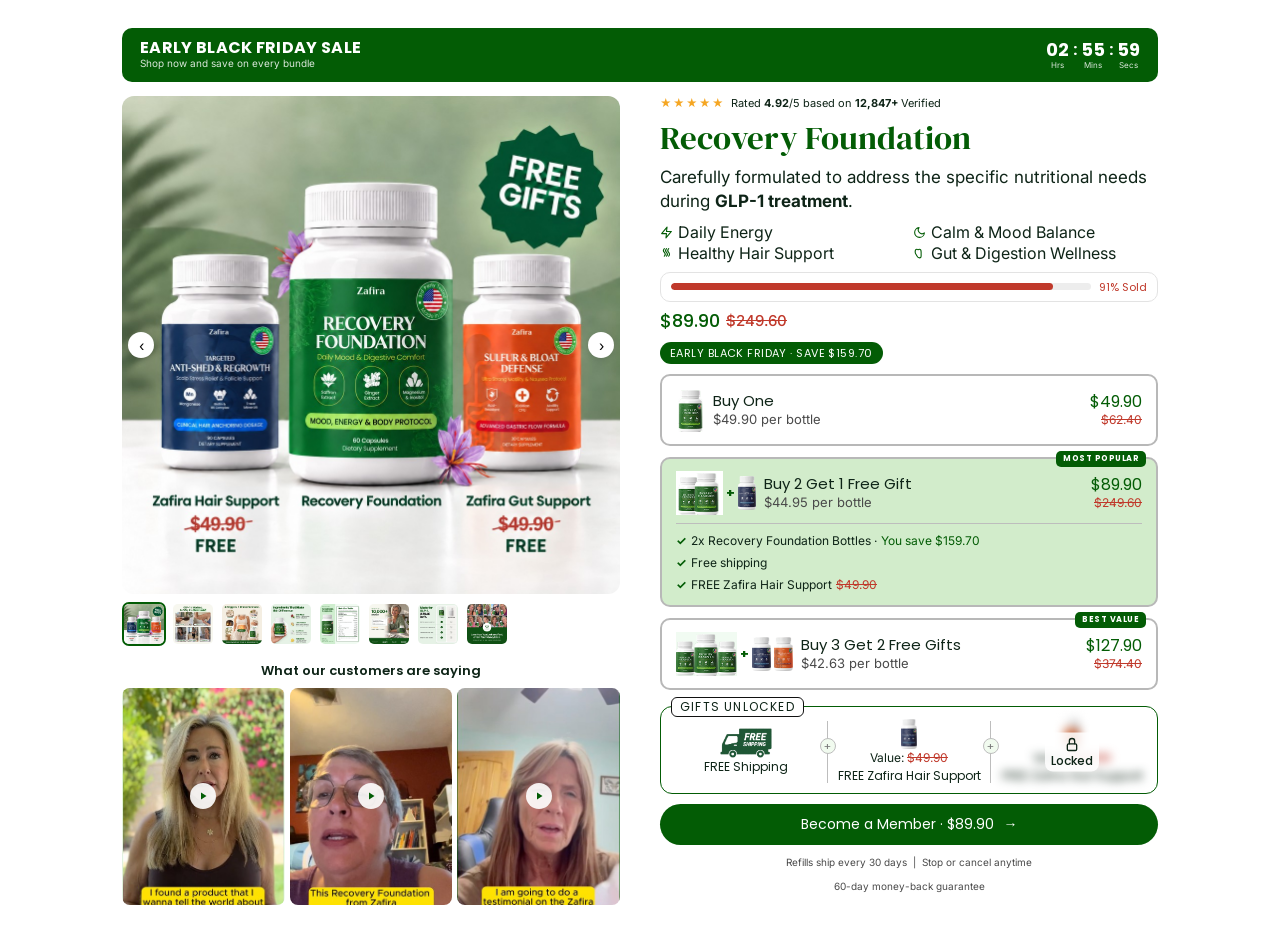
==== index.html @ cbca2552 "Plan tiles and gifts box white; selected tile stays green" ====
<!DOCTYPE html>
<html lang="en">
<head>
<meta charset="utf-8">
<meta name="viewport" content="width=device-width, initial-scale=1">
<title>Zafira Recovery Foundation · Early Black Friday</title>
<link rel="preconnect" href="https://fonts.googleapis.com">
<link rel="stylesheet" href="https://fonts.googleapis.com/css2?family=DM+Serif+Display&family=Inter:wght@400;500;600;700&family=Poppins:wght@400;500;600;700;800&display=swap">
<style>
  :root{--g:#035C05;--ink:#0E2417;--red:#C0392B;--grey:#4A4A4A;--line:#BDBDBD}
  *{box-sizing:border-box}
  body{margin:0;background:#fff;color:var(--ink);font-family:Inter,sans-serif}
  button{font-family:inherit}
  #buy{max-width:390px;margin:0 auto;padding:12px;display:flex;flex-direction:column;gap:16px}
  .banner{background:var(--g);border-radius:10px;padding:10px 12px;display:flex;align-items:center;justify-content:space-between;gap:8px;color:#fff;font-family:Poppins,sans-serif}
  .banner .t{font:700 13px/16px Poppins,sans-serif;letter-spacing:.02em}
  .banner .s{font:400 10px/14px Inter,sans-serif;opacity:.85}
  .cd{display:flex;align-items:flex-start;gap:4px;flex-shrink:0}
  .cd div{text-align:center}
  .cd b{display:block;font:700 18px/20px Poppins,sans-serif}
  .cd small{display:block;font:400 8px/10px Inter,sans-serif;opacity:.85}
  .cd span{font:700 16px/20px Poppins,sans-serif}
  .galwrap{display:flex;flex-direction:column;gap:8px;min-width:0}
  .gal{position:relative;border-radius:12px;overflow:hidden;aspect-ratio:1/1;background:#F1F5EE}
  .gal img{width:100%;height:100%;object-fit:cover;display:block}
  .nav{position:absolute;top:50%;transform:translateY(-50%);width:26px;height:26px;border-radius:50%;border:none;background:#fff;box-shadow:0 2px 6px rgba(0,0,0,.12);font-size:14px;cursor:pointer}
  .thumbs{display:flex;gap:5px;overflow-x:auto;scroll-snap-type:x mandatory;padding-bottom:2px}
  .thumbs button{flex:0 0 44px;width:44px;height:44px;padding:0;border:2px solid transparent;border-radius:7px;overflow:hidden;cursor:pointer;background:#fff;scroll-snap-align:start}
  .thumbs button.on{border-color:var(--g)}
  .thumbs img{width:100%;height:100%;object-fit:cover;display:block}
  .buy{display:flex;flex-direction:column;gap:10px;min-width:0}
  .stars{display:flex;align-items:center;gap:6px;white-space:nowrap;font-size:11px}
  .stars span:first-child{color:#F5A623;letter-spacing:1px}
  h1{margin:0;font:400 25px/1.1 'DM Serif Display',serif;color:var(--g)}
  .desc{margin:0;font-size:15px;line-height:1.4}
  .bens{display:grid;grid-template-columns:1fr 1fr;gap:4px 8px}
  .ben{display:flex;align-items:center;gap:5px;font:400 14px/17px Inter,sans-serif}
  .ben svg{flex-shrink:0}
  .sold{display:flex;align-items:center;gap:8px;background:#fff;border:1px solid #E3E3E3;border-radius:10px;padding:7px 10px}
  .bar{flex:1;height:7px;border-radius:999px;background:#EDEDED;overflow:hidden}
  .bar i{display:block;height:100%;width:0;background:var(--red);border-radius:999px;animation:fill 1.4s ease-out forwards}
  @keyframes fill{to{width:91%}}
  .sold span{font:400 11px/14px Poppins,sans-serif;color:var(--red);white-space:nowrap}
  .prow{display:flex;align-items:center;gap:6px;flex-wrap:wrap}
  .prow .p{font:500 18px/1 Poppins,sans-serif;color:var(--g)}
  .prow s{font:500 15px/1 Inter,sans-serif;color:var(--red)}
  .prow .tag{background:var(--g);color:#fff;font:400 11px/14px Poppins,sans-serif;letter-spacing:.04em;padding:4px 10px;border-radius:999px}
  .tiles{display:flex;flex-direction:column;gap:11px}
  .tile{position:relative;width:100%;text-align:left;cursor:pointer;border-radius:10px;padding:14px 16px;display:grid;grid-template-columns:auto minmax(0,1fr) auto;gap:8px;align-items:center;color:var(--ink);border:2px solid #B8B8B8;background:#FFFFFF;font-family:Poppins,sans-serif}
  .tile.on{background:#D2ECCB}
  .tile img{height:40px;width:auto;object-fit:contain}
  .tile .stack{display:flex;flex-direction:column;gap:1px;min-width:0}
  .tile .ttl{font:400 15px/19px Poppins,sans-serif}
  .tile .sub{font:400 13px/17px Inter,sans-serif;color:var(--grey)}
  .tile .pr{display:flex;flex-direction:column;align-items:flex-end}
  .tile .pr b{font:400 16px/20px Poppins,sans-serif;color:var(--g)}
  .tile .pr s{font:400 12px/15px Inter,sans-serif;color:var(--red)}
  .tile .mix{display:flex;align-items:center;gap:3px;flex-shrink:0}
  .tile .mix b{font:700 13px/1 Poppins,sans-serif;color:var(--g)}
  .tile .mix img.g{height:34px}
  .tile .det{grid-column:1/-1;display:none;flex-direction:column;gap:6px;border-top:1px solid var(--line);padding-top:9px}
  .tile.on .det{display:flex}
  .fl{font:400 12px/16px Inter,sans-serif;color:var(--ink);display:flex;gap:4px}
  .fl b{color:var(--g)}
  .fl em{color:var(--g);font-style:normal}
  .fl s{color:var(--red)}
  .tag2{position:absolute;top:-8px;right:10px;background:var(--g);color:#fff;font:700 8px/10px Poppins,sans-serif;letter-spacing:.06em;padding:3px 7px;border-radius:5px}
  .gifts{position:relative;margin-top:6px;border:1.5px solid var(--g);background:#FFFFFF;border-radius:12px;padding:14px 8px 10px;display:grid;grid-template-columns:1fr auto 1fr auto 1fr;gap:2px;align-items:center;text-align:center;font-family:Poppins,sans-serif}
  .gifts .lbl{position:absolute;top:-10px;left:10px;background:#fff;border:1.5px solid #111;border-radius:6px;padding:1px 8px;font:400 12px/16px Poppins,sans-serif;letter-spacing:.1em;color:var(--ink)}
  .gcol{position:relative;display:flex;flex-direction:column;align-items:center;gap:3px}
  .gcol .inner{display:flex;flex-direction:column;align-items:center;gap:3px}
  .gcol .inner.blur{filter:blur(5px)}
  .gcol .ico{height:26px;display:flex;align-items:center}
  .gcol .ico img{height:30px;width:auto;object-fit:contain}
  .gcol .v{font:400 12px/15px Inter,sans-serif;color:var(--ink)}
  .gcol .v s{color:var(--red)}
  .gcol .n{font:400 12px/15px Poppins,sans-serif;color:var(--ink)}
  .gcol .fshp{font:400 12px/15px Poppins,sans-serif;color:var(--ink)}
  .plus{align-self:stretch;width:1px;background:var(--line);position:relative;margin:0 2px}
  .plus i{position:absolute;top:40%;left:50%;transform:translate(-50%,-50%);width:16px;height:16px;border-radius:50%;background:#F1FBEF;border:1px solid var(--line);color:#7A7A7A;font:400 11px/14px Poppins,sans-serif;text-align:center;font-style:normal}
  .lock{position:absolute;top:50%;left:50%;transform:translate(-50%,-50%);display:none;flex-direction:column;align-items:center;gap:1px;font:500 12px/14px Poppins,sans-serif;color:var(--ink);background:rgba(255,255,255,.85);border-radius:8px;padding:4px 6px;white-space:nowrap}
  .lock.show{display:flex}
  .cta{width:100%;background:var(--g);color:#fff;border:none;border-radius:999px;padding:12px 20px;font:400 14px/1.2 Poppins,sans-serif;cursor:pointer;display:flex;justify-content:center;align-items:center;gap:10px}
  .cta:hover{background:#024A03}
  .added{text-align:center;font:700 12px/16px Poppins,sans-serif;color:var(--g)}
  .small{text-align:center;font:400 10px/14px Inter,sans-serif;color:var(--grey)}
  .cust{display:flex;flex-direction:column;gap:8px}
  .cust h3{margin:0;font:600 13px/18px Poppins,sans-serif;text-align:center}
  .cust .grid{display:grid;grid-template-columns:repeat(3,1fr);gap:5px}
  .vid{position:relative;aspect-ratio:3/4;border-radius:8px;overflow:hidden;background:#EEF5EA}
  .vid img{width:100%;height:100%;object-fit:cover;display:block}
  .vid span{position:absolute;left:50%;top:50%;transform:translate(-50%,-50%);width:26px;height:26px;border-radius:50%;background:rgba(255,255,255,.9);display:flex;align-items:center;justify-content:center}

  /* desktop: two columns, gallery + customers left, buy box right */
  @media (min-width:900px){
    #buy{max-width:1100px;padding:28px 32px;display:grid;grid-template-columns:minmax(0,1fr) minmax(0,1fr);grid-template-areas:"banner banner" "gal buy" "cust buy";gap:14px 40px;align-items:start}
    .banner{grid-area:banner;padding:12px 18px}
    .banner .t{font-size:16px}
    .galwrap{grid-area:gal}
    .buy{grid-area:buy}
    .cust{grid-area:cust}
    .gal{aspect-ratio:1/1}
    h1{font-size:33px}
    .desc{font-size:17px}
    .ben{font-size:16px}
    .tile{padding:12px 14px}
    .tile img{height:44px}
    .tile .ttl{font-size:15px}
    .tile .pr b{font-size:16px}
  }
  .cust-video-note{display:none}
</style>
</head>
<body>
<div id="buy">

  <!-- sale countdown banner -->
  <div class="banner" style="order:0">
    <div style="min-width:0">
      <div class="t">EARLY BLACK FRIDAY SALE</div>
      <div class="s">Shop now and save on every bundle</div>
    </div>
    <div class="cd">
      <div><b id="cdH">02</b><small>Hrs</small></div><span>:</span>
      <div><b id="cdM">56</b><small>Mins</small></div><span>:</span>
      <div><b id="cdS">00</b><small>Secs</small></div>
    </div>
  </div>

  <!-- gallery + thumbs -->
  <div class="galwrap">
    <div class="gal">
      <img id="mainImg" src="assets/buybox/zafira-main-gallery.jpg" alt="Zafira Recovery Foundation">
      <button class="nav" id="prev" style="left:6px" aria-label="Previous image">‹</button>
      <button class="nav" id="next" style="right:6px" aria-label="Next image">›</button>
    </div>
    <div class="thumbs" id="thumbs"></div>
  </div>

  <!-- buy column -->
  <div class="buy">
    <div class="stars"><span>★★★★★</span><span>Rated <b>4.92</b>/5 based on <b>12,847+</b> Verified</span></div>
    <h1>Recovery Foundation</h1>
    <p class="desc">Carefully formulated to address the specific nutritional needs during <b>GLP-1 treatment</b>.</p>

    <div class="bens">
      <div class="ben"><svg viewBox="0 0 24 24" width="13" height="13" fill="none" stroke="#035C05" stroke-width="2" stroke-linecap="round" stroke-linejoin="round"><path d="M13 2 3 14h9l-1 8 10-12h-9l1-8z"/></svg>Daily Energy</div>
      <div class="ben"><svg viewBox="0 0 24 24" width="13" height="13" fill="none" stroke="#035C05" stroke-width="2" stroke-linecap="round" stroke-linejoin="round"><path d="M21 12.8A9 9 0 1 1 11.2 3a7 7 0 0 0 9.8 9.8z"/></svg>Calm &amp; Mood Balance</div>
      <div class="ben"><svg viewBox="0 0 24 24" width="13" height="13" fill="none" stroke="#035C05" stroke-width="2" stroke-linecap="round" stroke-linejoin="round"><path d="M8 3c-2 2-2 5 0 7s2 5 0 7M12 3c-2 2-2 5 0 7s2 5 0 7M16 3c-2 2-2 5 0 7s2 5 0 7"/></svg>Healthy Hair Support</div>
      <div class="ben"><svg viewBox="0 0 24 24" width="13" height="13" fill="none" stroke="#035C05" stroke-width="2" stroke-linecap="round" stroke-linejoin="round"><path d="M7 4c-2 0-3 2-3 5 0 3 2 5 3 7 1 2 3 4 5 4s3-1 3-3V9c0-3-1-5-3-5-1 0-2 1-3 1S8 4 7 4z"/></svg>Gut &amp; Digestion Wellness</div>
    </div>

    <div class="sold"><div class="bar"><i></i></div><span>91% Sold</span></div>

    <div class="prow">
      <span class="p" id="topPrice"></span>
      <s id="topStrike"></s>
      <span style="flex-basis:100%;height:0"></span><span class="tag" id="topSave"></span>
    </div>

    <div class="tiles">
      <button class="tile" data-row="0">
        <img src="assets/buybox/bundle-1.png" alt="">
        <span class="stack"><b class="ttl">Buy One</b><span class="sub" id="sub0"></span></span>
        <span class="pr"><b id="price0"></b><s id="strike0"></s></span>
        <span class="det">
          <span class="fl"><b>✓</b> 1x Recovery Foundation Bottle · <em>You save $12.50</em></span>
        </span>
      </button>

      <button class="tile" data-row="1">
        <span class="tag2">MOST POPULAR</span>
        <span class="mix"><img src="assets/buybox/bundle-2.png" alt=""><b>+</b><img class="g" src="assets/buybox/gift-anti-shed-bottle.png" alt=""></span>
        <span class="stack"><b class="ttl">Buy 2 Get 1 Free Gift</b><span class="sub" id="sub1"></span></span>
        <span class="pr"><b id="price1"></b><s id="strike1"></s></span>
        <span class="det">
          <span class="fl"><b>✓</b> 2x Recovery Foundation Bottles · <em>You save $159.70</em></span>
          <span class="fl"><b>✓</b> Free shipping</span>
          <span class="fl"><b>✓</b> FREE Zafira Hair Support <s>$49.90</s></span>
        </span>
      </button>

      <button class="tile" data-row="2">
        <span class="tag2">BEST VALUE</span>
        <span class="mix"><img src="assets/buybox/bundle-3.png" alt=""><b>+</b><img class="g" src="assets/buybox/gift-anti-shed-bottle.png" alt=""><img class="g" src="assets/buybox/gift-sulfur-bottle.png" alt=""></span>
        <span class="stack"><b class="ttl">Buy 3 Get 2 Free Gifts</b><span class="sub" id="sub2"></span></span>
        <span class="pr"><b id="price2"></b><s id="strike2"></s></span>
        <span class="det">
          <span class="fl"><b>✓</b> 3x Recovery Foundation Bottles · <em>You save $246.50</em></span>
          <span class="fl"><b>✓</b> Free shipping</span>
          <span class="fl"><b>✓</b> FREE Zafira Hair Support <s>$49.90</s></span>
          <span class="fl"><b>✓</b> FREE Zafira Gut Support <s>$49.90</s></span>
        </span>
      </button>
    </div>

    <div class="gifts">
      <span class="lbl">GIFTS UNLOCKED</span>

      <div class="gcol">
        <div class="inner" id="shipInner">
          <div class="ico"><img src="assets/buybox/free-shipping-truck.png" alt=""></div>
          <span class="fshp">FREE Shipping</span>
        </div>
        <span class="lock" id="lockShip"><svg viewBox="0 0 24 24" width="16" height="16" fill="none" stroke="#0E2417" stroke-width="2" stroke-linecap="round" stroke-linejoin="round"><rect x="5" y="11" width="14" height="10" rx="2"/><path d="M8 11V7a4 4 0 0 1 8 0v4"/></svg>Locked</span>
      </div>

      <span class="plus"><i>+</i></span>

      <div class="gcol">
        <div class="inner" id="g1Inner">
          <div class="ico"><img src="assets/buybox/gift-anti-shed-bottle.png" alt=""></div>
          <span class="v">Value: <s>$49.90</s></span>
          <span class="n">FREE Zafira Hair Support</span>
        </div>
        <span class="lock" id="lock1"><svg viewBox="0 0 24 24" width="16" height="16" fill="none" stroke="#0E2417" stroke-width="2" stroke-linecap="round" stroke-linejoin="round"><rect x="5" y="11" width="14" height="10" rx="2"/><path d="M8 11V7a4 4 0 0 1 8 0v4"/></svg>Locked</span>
      </div>

      <span class="plus"><i>+</i></span>

      <div class="gcol">
        <div class="inner" id="g2Inner">
          <div class="ico"><img src="assets/buybox/gift-sulfur-bottle.png" alt=""></div>
          <span class="v">Value: <s>$49.90</s></span>
          <span class="n">FREE Zafira Gut Support</span>
        </div>
        <span class="lock" id="lock2"><svg viewBox="0 0 24 24" width="16" height="16" fill="none" stroke="#0E2417" stroke-width="2" stroke-linecap="round" stroke-linejoin="round"><rect x="5" y="11" width="14" height="10" rx="2"/><path d="M8 11V7a4 4 0 0 1 8 0v4"/></svg>Locked</span>
      </div>
    </div>

    <button class="cta" id="cta"><span id="ctaLabel"></span><span style="font-weight:500">→</span></button>
    <div class="added" id="added" style="display:none">✓ Added to cart</div>
    <div class="small">Refills ship every 30 days &nbsp;|&nbsp; Stop or cancel anytime</div>
    <div class="small">60-day money-back guarantee</div>
  </div>

  <!-- customer videos -->
  <div class="cust">
    <h3>What our customers are saying</h3>
    <div class="grid">
      <div class="vid"><img src="assets/buybox/customer-video-1.jpg" alt="Customer video 1"><span><svg viewBox="0 0 24 24" width="12" height="12"><path d="M8 5v14l11-7z" fill="#035C05"/></svg></span></div>
      <div class="vid"><img src="assets/buybox/customer-video-2.jpg" alt="Customer video 2"><span><svg viewBox="0 0 24 24" width="12" height="12"><path d="M8 5v14l11-7z" fill="#035C05"/></svg></span></div>
      <div class="vid"><img src="assets/buybox/customer-video-3.jpg" alt="Customer video 3"><span><svg viewBox="0 0 24 24" width="12" height="12"><path d="M8 5v14l11-7z" fill="#035C05"/></svg></span></div>
    </div>
  </div>

</div>

<script>
(function () {
  var gal = ['assets/buybox/zafira-main-gallery.jpg','assets/buybox/gallery-1.jpg','assets/buybox/gallery-2.jpg','assets/buybox/gallery-3.jpg','assets/buybox/gallery-7.jpg','assets/buybox/gallery-4.jpg','assets/buybox/gallery-5.jpg','assets/buybox/gallery-6.jpg'];
  // Member prices (Early Black Friday). One-time totals shown as strikethrough.
  var totals = ['$49.90','$89.90','$127.90'];
  var oneTime = ['$62.40','$249.60','$374.40'];
  var save = ['$12.50','$159.70','$246.50'];
  var bottles = [1,2,3];

  var img = 0, row = 1, added = false, left = 10560;

  function $(id){ return document.getElementById(id); }
  function num(p){ return parseFloat(p.slice(1)); }

  // gallery + thumbs
  var thumbs = $('thumbs');
  gal.forEach(function (src, i) {
    var b = document.createElement('button');
    b.setAttribute('aria-label', 'Show image ' + (i + 1));
    b.innerHTML = '<img src="' + src + '" alt="">';
    b.addEventListener('click', function () { img = i; render(); });
    thumbs.appendChild(b);
  });
  $('prev').addEventListener('click', function () { img = (img - 1 + gal.length) % gal.length; render(); });
  $('next').addEventListener('click', function () { img = (img + 1) % gal.length; render(); });

  // plan tiles
  document.querySelectorAll('.tile').forEach(function (t) {
    t.addEventListener('click', function () { row = parseInt(t.getAttribute('data-row'), 10); added = false; render(); });
  });

  $('cta').addEventListener('click', function () { added = true; render(); });

  function render() {
    $('mainImg').src = gal[img];
    document.querySelectorAll('#thumbs button').forEach(function (b, i) { b.classList.toggle('on', i === img); });

    document.querySelectorAll('.tile').forEach(function (t, r) { t.classList.toggle('on', r === row); });
    [0,1,2].forEach(function (r) {
      $('price' + r).textContent = totals[r];
      $('strike' + r).textContent = oneTime[r];
      $('sub' + r).textContent = '$' + (num(totals[r]) / bottles[r]).toFixed(2) + ' per bottle';
    });

    $('topPrice').textContent = totals[row];
    $('topStrike').textContent = oneTime[row];
    $('topSave').textContent = 'EARLY BLACK FRIDAY · SAVE ' + save[row];

    // gifts: blurred + locked until unlocked. Buy 2: shipping + gift 1. Buy 3: everything.
    $('shipInner').classList.toggle('blur', row < 1);
    $('lockShip').classList.toggle('show', row < 1);
    $('g1Inner').classList.toggle('blur', row < 1);
    $('lock1').classList.toggle('show', row < 1);
    $('g2Inner').classList.toggle('blur', row < 2);
    $('lock2').classList.toggle('show', row < 2);

    $('ctaLabel').textContent = 'Become a Member · ' + totals[row];
    $('added').style.display = added ? 'block' : 'none';
  }

  // sale countdown: starts at 02:56:00, one tick per second, stops at 00:00:00
  function tick() {
    var h = Math.floor(left / 3600), m = Math.floor((left % 3600) / 60), s = left % 60;
    $('cdH').textContent = String(h).padStart(2, '0');
    $('cdM').textContent = String(m).padStart(2, '0');
    $('cdS').textContent = String(s).padStart(2, '0');
  }
  setInterval(function () { if (left > 0) { left -= 1; tick(); } }, 1000);
  tick();
  render();
})();
</script>
</body>
</html>
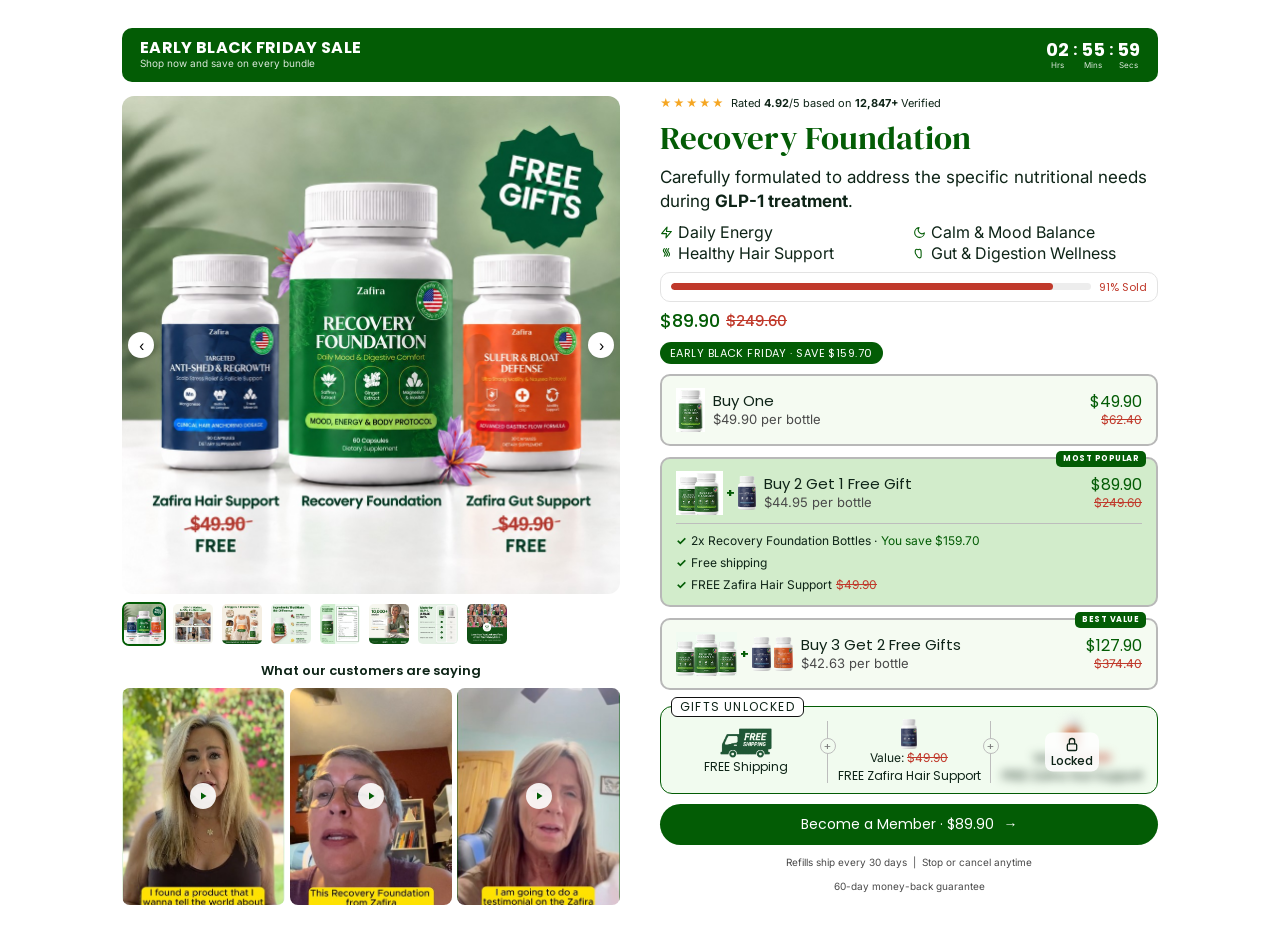
==== commit 2c9d8f1a: "Revert plan tile and gifts background to previous version" ====
--- a/index.html
+++ b/index.html
@@ -46,7 +46,7 @@
   .prow s{font:500 15px/1 Inter,sans-serif;color:var(--red)}
   .prow .tag{background:var(--g);color:#fff;font:400 11px/14px Poppins,sans-serif;letter-spacing:.04em;padding:4px 10px;border-radius:999px}
   .tiles{display:flex;flex-direction:column;gap:11px}
-  .tile{position:relative;width:100%;text-align:left;cursor:pointer;border-radius:10px;padding:14px 16px;display:grid;grid-template-columns:auto minmax(0,1fr) auto;gap:8px;align-items:center;color:var(--ink);border:2px solid #B8B8B8;background:#FFFFFF;font-family:Poppins,sans-serif}
+  .tile{position:relative;width:100%;text-align:left;cursor:pointer;border-radius:10px;padding:14px 16px;display:grid;grid-template-columns:auto minmax(0,1fr) auto;gap:8px;align-items:center;color:var(--ink);border:2px solid #B8B8B8;background:#F5FBF2;font-family:Poppins,sans-serif}
   .tile.on{background:#D2ECCB}
   .tile img{height:40px;width:auto;object-fit:contain}
   .tile .stack{display:flex;flex-direction:column;gap:1px;min-width:0}
@@ -65,7 +65,7 @@
   .fl em{color:var(--g);font-style:normal}
   .fl s{color:var(--red)}
   .tag2{position:absolute;top:-8px;right:10px;background:var(--g);color:#fff;font:700 8px/10px Poppins,sans-serif;letter-spacing:.06em;padding:3px 7px;border-radius:5px}
-  .gifts{position:relative;margin-top:6px;border:1.5px solid var(--g);background:#FFFFFF;border-radius:12px;padding:14px 8px 10px;display:grid;grid-template-columns:1fr auto 1fr auto 1fr;gap:2px;align-items:center;text-align:center;font-family:Poppins,sans-serif}
+  .gifts{position:relative;margin-top:6px;border:1.5px solid var(--g);background:#F1FBEF;border-radius:12px;padding:14px 8px 10px;display:grid;grid-template-columns:1fr auto 1fr auto 1fr;gap:2px;align-items:center;text-align:center;font-family:Poppins,sans-serif}
   .gifts .lbl{position:absolute;top:-10px;left:10px;background:#fff;border:1.5px solid #111;border-radius:6px;padding:1px 8px;font:400 12px/16px Poppins,sans-serif;letter-spacing:.1em;color:var(--ink)}
   .gcol{position:relative;display:flex;flex-direction:column;align-items:center;gap:3px}
   .gcol .inner{display:flex;flex-direction:column;align-items:center;gap:3px}
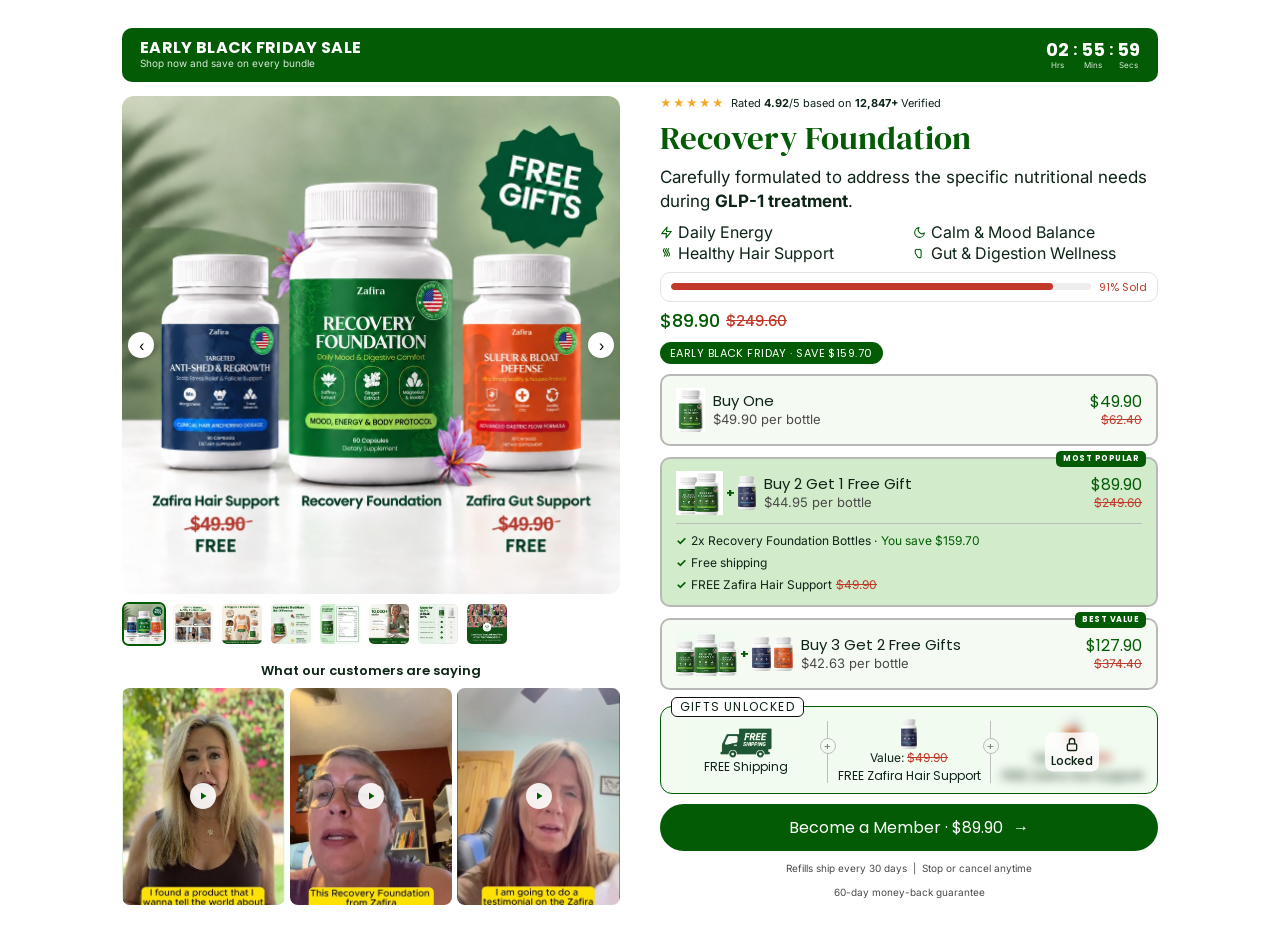
==== commit 0328f5bd: "Larger CTA button" ====
--- a/index.html
+++ b/index.html
@@ -80,7 +80,7 @@
   .plus i{position:absolute;top:40%;left:50%;transform:translate(-50%,-50%);width:16px;height:16px;border-radius:50%;background:#F1FBEF;border:1px solid var(--line);color:#7A7A7A;font:400 11px/14px Poppins,sans-serif;text-align:center;font-style:normal}
   .lock{position:absolute;top:50%;left:50%;transform:translate(-50%,-50%);display:none;flex-direction:column;align-items:center;gap:1px;font:500 12px/14px Poppins,sans-serif;color:var(--ink);background:rgba(255,255,255,.85);border-radius:8px;padding:4px 6px;white-space:nowrap}
   .lock.show{display:flex}
-  .cta{width:100%;background:var(--g);color:#fff;border:none;border-radius:999px;padding:12px 20px;font:400 14px/1.2 Poppins,sans-serif;cursor:pointer;display:flex;justify-content:center;align-items:center;gap:10px}
+  .cta{width:100%;background:var(--g);color:#fff;border:none;border-radius:999px;padding:14px 20px;font:400 16px/1.2 Poppins,sans-serif;cursor:pointer;display:flex;justify-content:center;align-items:center;gap:10px}
   .cta:hover{background:#024A03}
   .added{text-align:center;font:700 12px/16px Poppins,sans-serif;color:var(--g)}
   .small{text-align:center;font:400 10px/14px Inter,sans-serif;color:var(--grey)}
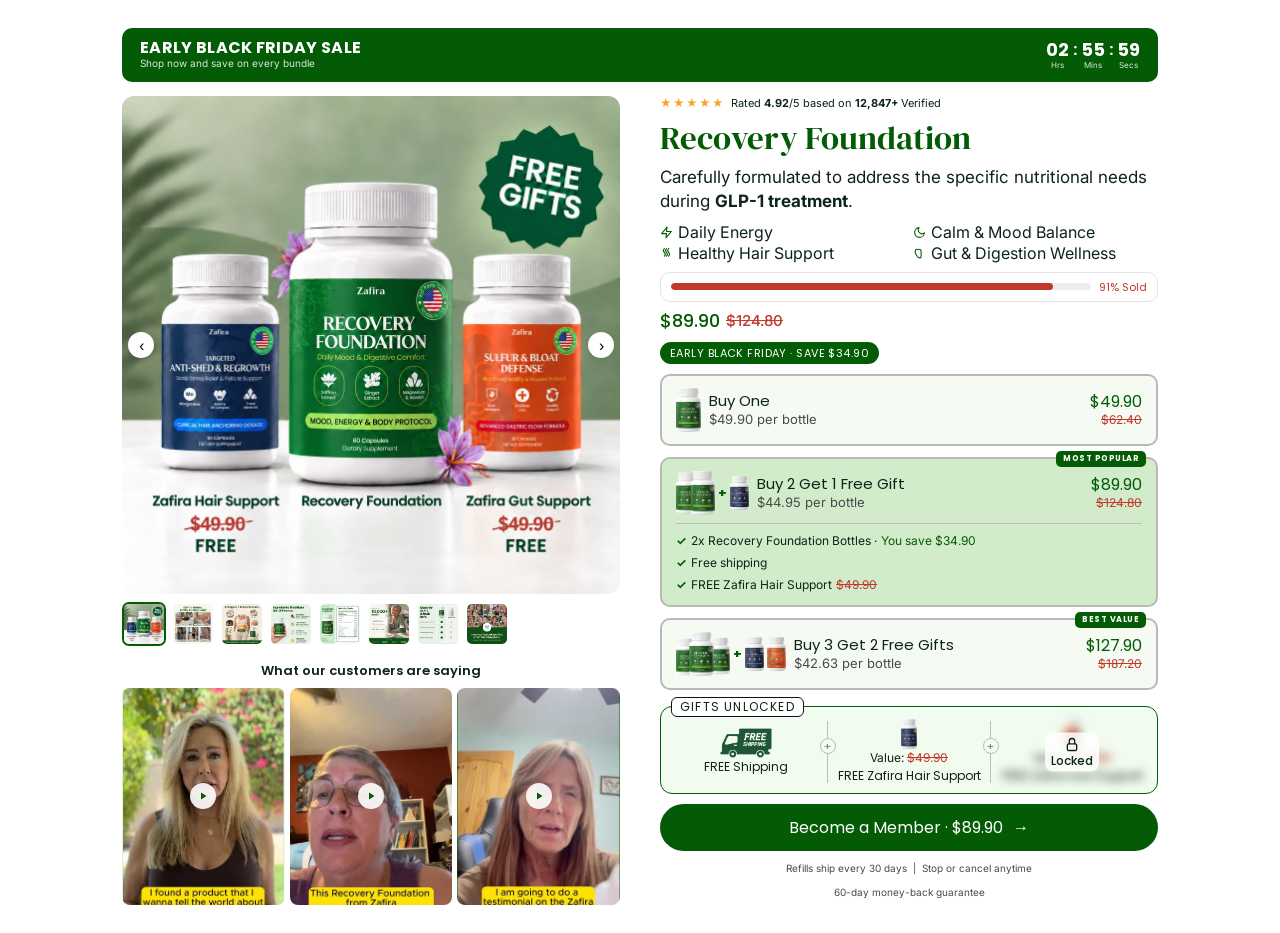
==== commit c34f2714: "Fix one-time totals and savings for 2 and 3 bottles" ====
--- a/index.html
+++ b/index.html
@@ -174,7 +174,7 @@
         <span class="stack"><b class="ttl">Buy 2 Get 1 Free Gift</b><span class="sub" id="sub1"></span></span>
         <span class="pr"><b id="price1"></b><s id="strike1"></s></span>
         <span class="det">
-          <span class="fl"><b>✓</b> 2x Recovery Foundation Bottles · <em>You save $159.70</em></span>
+          <span class="fl"><b>✓</b> 2x Recovery Foundation Bottles · <em>You save $34.90</em></span>
           <span class="fl"><b>✓</b> Free shipping</span>
           <span class="fl"><b>✓</b> FREE Zafira Hair Support <s>$49.90</s></span>
         </span>
@@ -186,7 +186,7 @@
         <span class="stack"><b class="ttl">Buy 3 Get 2 Free Gifts</b><span class="sub" id="sub2"></span></span>
         <span class="pr"><b id="price2"></b><s id="strike2"></s></span>
         <span class="det">
-          <span class="fl"><b>✓</b> 3x Recovery Foundation Bottles · <em>You save $246.50</em></span>
+          <span class="fl"><b>✓</b> 3x Recovery Foundation Bottles · <em>You save $59.30</em></span>
           <span class="fl"><b>✓</b> Free shipping</span>
           <span class="fl"><b>✓</b> FREE Zafira Hair Support <s>$49.90</s></span>
           <span class="fl"><b>✓</b> FREE Zafira Gut Support <s>$49.90</s></span>
@@ -251,8 +251,8 @@
   var gal = ['assets/buybox/zafira-main-gallery.jpg','assets/buybox/gallery-1.jpg','assets/buybox/gallery-2.jpg','assets/buybox/gallery-3.jpg','assets/buybox/gallery-7.jpg','assets/buybox/gallery-4.jpg','assets/buybox/gallery-5.jpg','assets/buybox/gallery-6.jpg'];
   // Member prices (Early Black Friday). One-time totals shown as strikethrough.
   var totals = ['$49.90','$89.90','$127.90'];
-  var oneTime = ['$62.40','$249.60','$374.40'];
-  var save = ['$12.50','$159.70','$246.50'];
+  var oneTime = ['$62.40','$124.80','$187.20'];
+  var save = ['$12.50','$34.90','$59.30'];
   var bottles = [1,2,3];
 
   var img = 0, row = 1, added = false, left = 10560;
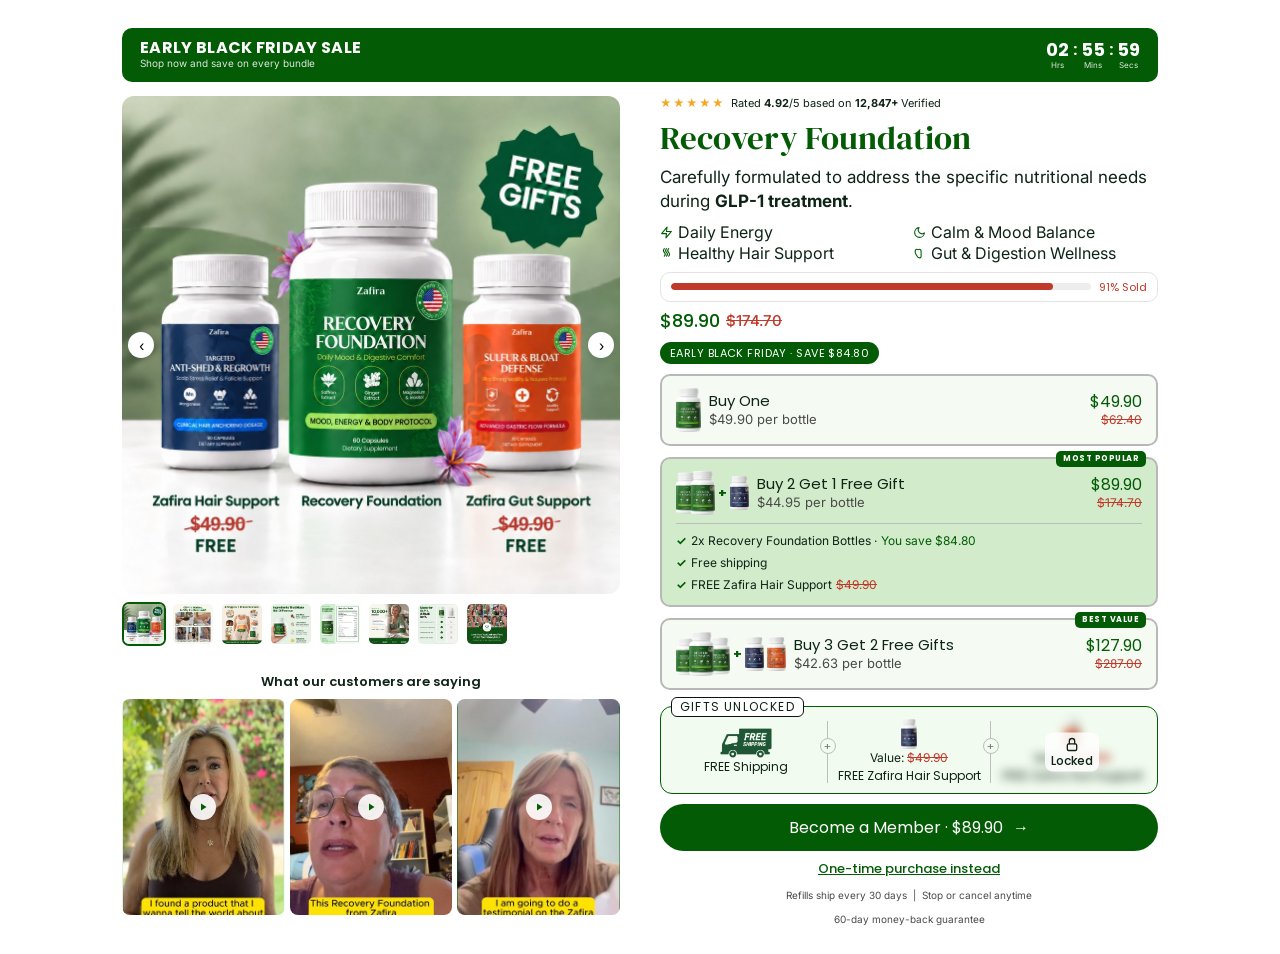
==== commit 6f67aa4b: "One-time purchase toggle; previous price includes gift values" ====
--- a/index.html
+++ b/index.html
@@ -82,6 +82,7 @@
   .lock.show{display:flex}
   .cta{width:100%;background:var(--g);color:#fff;border:none;border-radius:999px;padding:14px 20px;font:400 16px/1.2 Poppins,sans-serif;cursor:pointer;display:flex;justify-content:center;align-items:center;gap:10px}
   .cta:hover{background:#024A03}
+  .ot{align-self:center;background:none;border:none;padding:0;color:#035C05;font:500 13px/1.3 Poppins,sans-serif;text-decoration:underline;cursor:pointer}
   .added{text-align:center;font:700 12px/16px Poppins,sans-serif;color:var(--g)}
   .small{text-align:center;font:400 10px/14px Inter,sans-serif;color:var(--grey)}
   .cust{display:flex;flex-direction:column;gap:8px}
@@ -174,7 +175,7 @@
         <span class="stack"><b class="ttl">Buy 2 Get 1 Free Gift</b><span class="sub" id="sub1"></span></span>
         <span class="pr"><b id="price1"></b><s id="strike1"></s></span>
         <span class="det">
-          <span class="fl"><b>✓</b> 2x Recovery Foundation Bottles · <em>You save $34.90</em></span>
+          <span class="fl"><b>✓</b> 2x Recovery Foundation Bottles · <em>You save $84.80</em></span>
           <span class="fl"><b>✓</b> Free shipping</span>
           <span class="fl"><b>✓</b> FREE Zafira Hair Support <s>$49.90</s></span>
         </span>
@@ -186,7 +187,7 @@
         <span class="stack"><b class="ttl">Buy 3 Get 2 Free Gifts</b><span class="sub" id="sub2"></span></span>
         <span class="pr"><b id="price2"></b><s id="strike2"></s></span>
         <span class="det">
-          <span class="fl"><b>✓</b> 3x Recovery Foundation Bottles · <em>You save $59.30</em></span>
+          <span class="fl"><b>✓</b> 3x Recovery Foundation Bottles · <em>You save $159.10</em></span>
           <span class="fl"><b>✓</b> Free shipping</span>
           <span class="fl"><b>✓</b> FREE Zafira Hair Support <s>$49.90</s></span>
           <span class="fl"><b>✓</b> FREE Zafira Gut Support <s>$49.90</s></span>
@@ -229,6 +230,7 @@
     </div>
 
     <button class="cta" id="cta"><span id="ctaLabel"></span><span style="font-weight:500">→</span></button>
+    <button class="ot" id="ot">One-time purchase instead</button>
     <div class="added" id="added" style="display:none">✓ Added to cart</div>
     <div class="small">Refills ship every 30 days &nbsp;|&nbsp; Stop or cancel anytime</div>
     <div class="small">60-day money-back guarantee</div>
@@ -251,11 +253,12 @@
   var gal = ['assets/buybox/zafira-main-gallery.jpg','assets/buybox/gallery-1.jpg','assets/buybox/gallery-2.jpg','assets/buybox/gallery-3.jpg','assets/buybox/gallery-7.jpg','assets/buybox/gallery-4.jpg','assets/buybox/gallery-5.jpg','assets/buybox/gallery-6.jpg'];
   // Member prices (Early Black Friday). One-time totals shown as strikethrough.
   var totals = ['$49.90','$89.90','$127.90'];
+  var previous = ['$62.40','$174.70','$287.00'];
   var oneTime = ['$62.40','$124.80','$187.20'];
-  var save = ['$12.50','$34.90','$59.30'];
+  var save = ['$12.50','$84.80','$159.10'];
   var bottles = [1,2,3];
 
-  var img = 0, row = 1, added = false, left = 10560;
+  var img = 0, row = 1, added = false, ot = false, left = 10560;
 
   function $(id){ return document.getElementById(id); }
   function num(p){ return parseFloat(p.slice(1)); }
@@ -278,6 +281,7 @@
   });
 
   $('cta').addEventListener('click', function () { added = true; render(); });
+  $('ot').addEventListener('click', function () { ot = !ot; added = false; render(); });
 
   function render() {
     $('mainImg').src = gal[img];
@@ -285,14 +289,17 @@
 
     document.querySelectorAll('.tile').forEach(function (t, r) { t.classList.toggle('on', r === row); });
     [0,1,2].forEach(function (r) {
-      $('price' + r).textContent = totals[r];
-      $('strike' + r).textContent = oneTime[r];
-      $('sub' + r).textContent = '$' + (num(totals[r]) / bottles[r]).toFixed(2) + ' per bottle';
+      var p = ot ? oneTime[r] : totals[r];
+      $('price' + r).textContent = p;
+      $('strike' + r).textContent = ot ? '' : previous[r];
+      $('sub' + r).textContent = '$' + (num(p) / bottles[r]).toFixed(2) + ' per bottle';
     });
 
-    $('topPrice').textContent = totals[row];
-    $('topStrike').textContent = oneTime[row];
-    $('topSave').textContent = 'EARLY BLACK FRIDAY · SAVE ' + save[row];
+    var cur = ot ? oneTime[row] : totals[row];
+    $('topPrice').textContent = cur;
+    $('topStrike').textContent = ot ? '' : previous[row];
+    $('topSave').textContent = ot ? 'ONE-TIME PURCHASE' : 'EARLY BLACK FRIDAY · SAVE ' + save[row];
+    $('ot').textContent = ot ? 'Back to Subscribe & Save' : 'One-time purchase instead';
 
     // gifts: blurred + locked until unlocked. Buy 2: shipping + gift 1. Buy 3: everything.
     $('shipInner').classList.toggle('blur', row < 1);
@@ -302,7 +309,7 @@
     $('g2Inner').classList.toggle('blur', row < 2);
     $('lock2').classList.toggle('show', row < 2);
 
-    $('ctaLabel').textContent = 'Become a Member · ' + totals[row];
+    $('ctaLabel').textContent = (ot ? 'Add to cart · ' : 'Become a Member · ') + cur;
     $('added').style.display = added ? 'block' : 'none';
   }
 
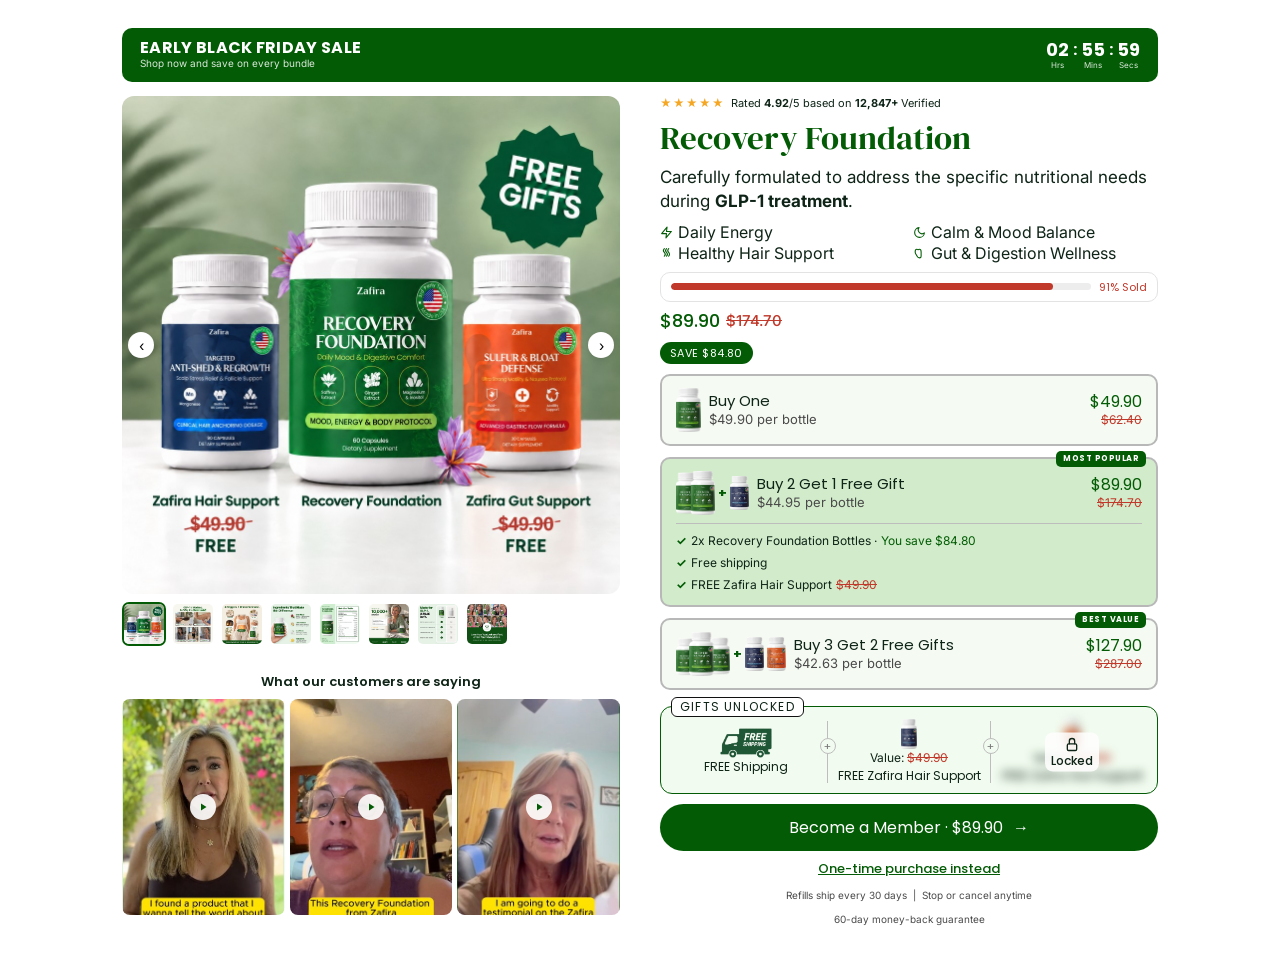
==== commit 9145503c: "Savings badge says SAVE only (no repeated Black Friday text)" ====
--- a/index.html
+++ b/index.html
@@ -298,8 +298,8 @@
     var cur = ot ? oneTime[row] : totals[row];
     $('topPrice').textContent = cur;
     $('topStrike').textContent = ot ? '' : previous[row];
-    $('topSave').textContent = ot ? 'ONE-TIME PURCHASE' : 'EARLY BLACK FRIDAY · SAVE ' + save[row];
-    $('ot').textContent = ot ? 'Back to Subscribe & Save' : 'One-time purchase instead';
+    $('topSave').textContent = ot ? 'ONE-TIME PURCHASE' : 'SAVE ' + save[row];
+    $('ot').textContent = ot ? 'Back to Membership' : 'One-time purchase instead';
 
     // gifts: blurred + locked until unlocked. Buy 2: shipping + gift 1. Buy 3: everything.
     $('shipInner').classList.toggle('blur', row < 1);
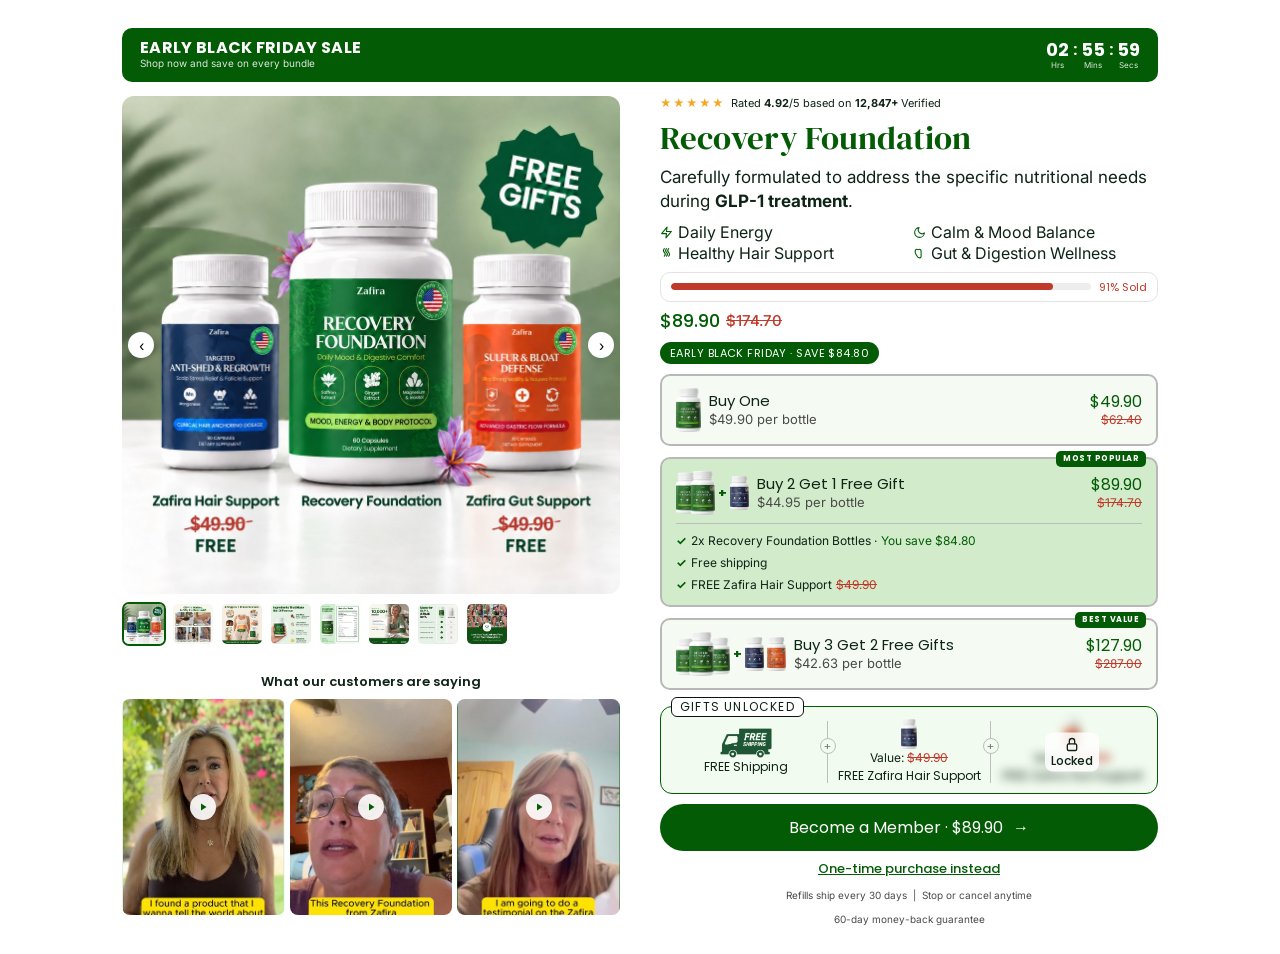
==== commit 4bcb55e8: "Restore EARLY BLACK FRIDAY · SAVE badge text" ====
--- a/index.html
+++ b/index.html
@@ -298,7 +298,7 @@
     var cur = ot ? oneTime[row] : totals[row];
     $('topPrice').textContent = cur;
     $('topStrike').textContent = ot ? '' : previous[row];
-    $('topSave').textContent = ot ? 'ONE-TIME PURCHASE' : 'SAVE ' + save[row];
+    $('topSave').textContent = ot ? 'ONE-TIME PURCHASE' : 'EARLY BLACK FRIDAY · SAVE ' + save[row];
     $('ot').textContent = ot ? 'Back to Membership' : 'One-time purchase instead';
 
     // gifts: blurred + locked until unlocked. Buy 2: shipping + gift 1. Buy 3: everything.
